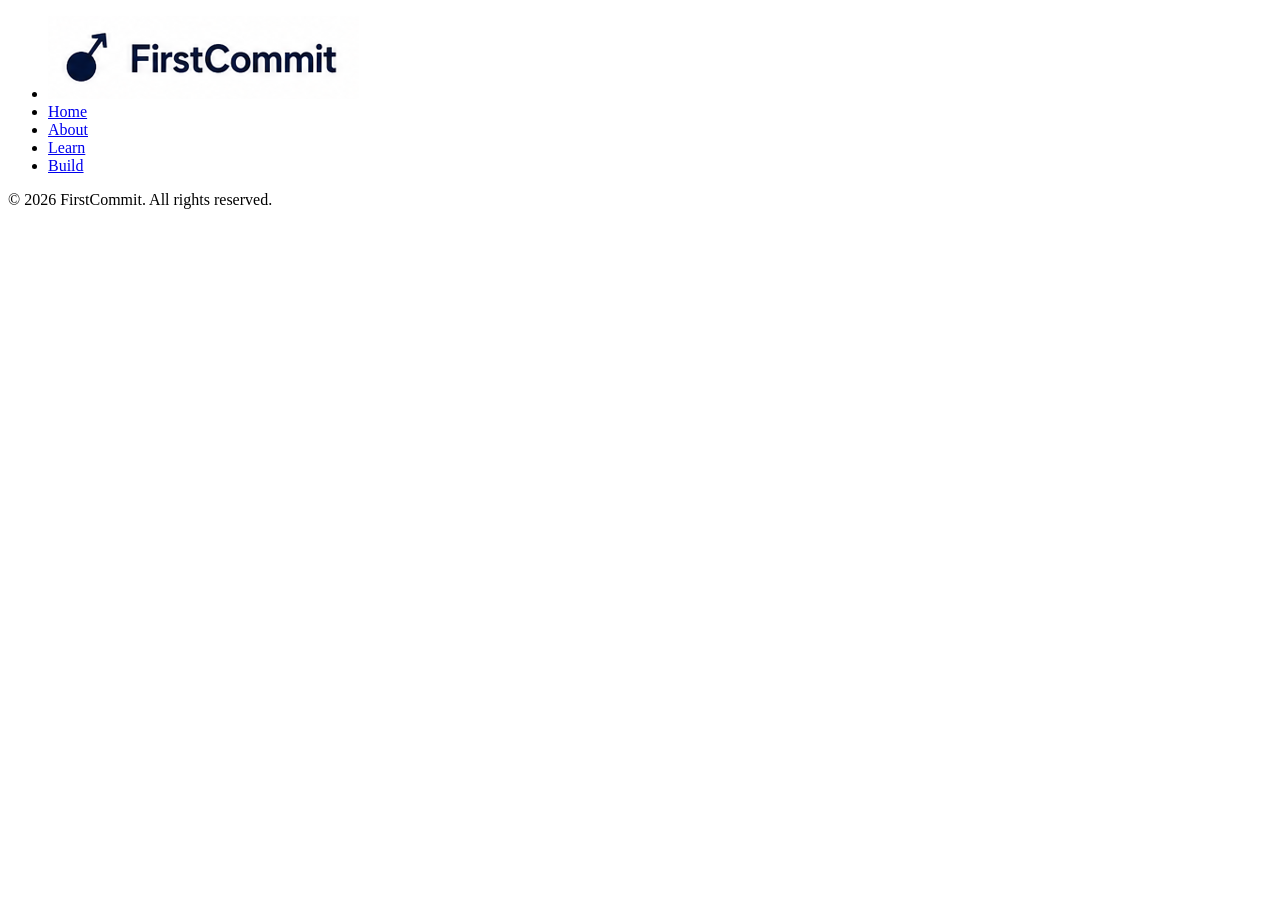
==== index.html @ 8cad7ac3 "Add initial index.html with navigation and logo" ====
<!doctype html>
<html lang="en">
  <head>
    <meta charset="UTF-8" />
    <meta name="viewport" content="width=device-width, initial-scale=1.0" />
    <title>FirstCommit | Become Fluent in Technology</title>
  </head>
  <body>
    <header>
        <nav>
            <ul>
                <li><a href="index.html"><img src="assets/images/logo.png" alt="FirstCommit Logo" /></a></li>
                <li><a href="index.html">Home</a></li>
                <li><a href="about.html">About</a></li>
                <li><a href="learn.html">Learn</a></li>
                <li><a href="projects.html">Build</a></li>
            </ul>
        </nav>
    </header>
    <main></main>
    <footer>
      <p>&copy; 2026 FirstCommit. All rights reserved.</p>
    </footer>
  </body>
</html>
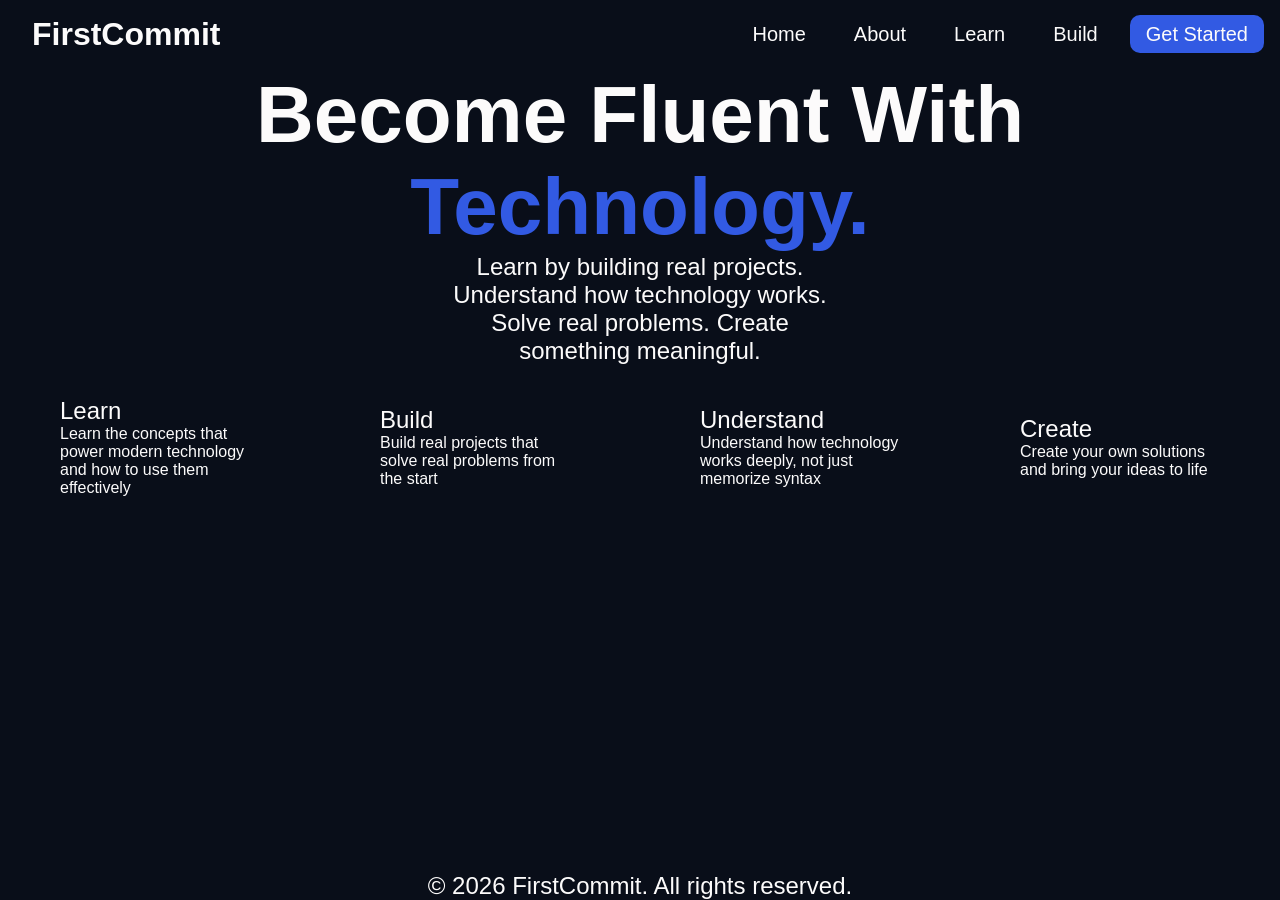
==== commit 87a9a6b3: "feat: add about page, global styles, and update homepage content and header Add About page with pers" ====
--- a/index.html
+++ b/index.html
@@ -3,21 +3,65 @@
   <head>
     <meta charset="UTF-8" />
     <meta name="viewport" content="width=device-width, initial-scale=1.0" />
-    <title>FirstCommit | Become Fluent in Technology</title>
+    <title>Home | FirstCommit</title>
+    <link rel="stylesheet" href="css/global.css" />
+    <link rel="stylesheet" href="css/pages/index.css" />
   </head>
   <body>
     <header>
-        <nav>
-            <ul>
-                <li><a href="index.html"><img src="assets/images/logo.png" alt="FirstCommit Logo" /></a></li>
-                <li><a href="index.html">Home</a></li>
-                <li><a href="about.html">About</a></li>
-                <li><a href="learn.html">Learn</a></li>
-                <li><a href="projects.html">Build</a></li>
-            </ul>
-        </nav>
+      <nav>
+        <ul id="nav-list">
+          <li><a href="index.html">FirstCommit</a></li>
+          <li><a href="index.html">Home</a></li>
+          <li><a href="about.html">About</a></li>
+          <li><a href="learn.html">Learn</a></li>
+          <li><a href="projects.html">Build</a></li>
+          <li><a href="get-started.html">Get Started</a></li>
+        </ul>
+      </nav>
     </header>
-    <main></main>
+    <main>
+      <section id="hero">
+        <h1>
+          Become Fluent With <br>
+          <strong id="technology-highlight">Technology.</strong>
+        </h1>
+        <p>
+          Learn by building real projects. Understand how technology works. Solve real problems. Create something
+          meaningful.
+        </p>
+      </section>
+
+      <section id="features">
+        <ul>
+          <li>
+            <p>Learn</p>
+            <p class="small-text">
+              Learn the concepts that power modern technology and how to use
+              them effectively
+            </p>
+          </li>
+          <li>
+            <p>Build</p>
+            <p class="small-text">
+              Build real projects that solve real problems from the start
+            </p>
+          </li>
+          <li>
+            <p>Understand</p>
+            <p class="small-text">
+              Understand how technology works deeply, not just memorize syntax
+            </p>
+          </li>
+          <li>
+            <p>Create</p>
+            <p class="small-text">
+              Create your own solutions and bring your ideas to life
+            </p>
+          </li>
+        </ul>
+      </section>
+    </main>
     <footer>
       <p>&copy; 2026 FirstCommit. All rights reserved.</p>
     </footer>
--- a/css/global.css
+++ b/css/global.css
@@ -0,0 +1,117 @@
+:root {
+    --bg: #090e19;
+    --light-text: #fcfbfb;
+    --button-bg: #325ae3;
+}
+
+* {
+    margin: 0;
+    padding: 0;
+    box-sizing: border-box;
+}
+
+html,
+body {
+    font-family: 'Inter', sans-serif;
+    background-color: var(--bg);
+    color: var(--light-text);
+    font-size: 16px;
+}
+
+main {
+    background-color: var(--bg);
+    color: var(--light-text);
+    font-size: 1rem;
+}
+
+h1 {
+    color: var(--light-text);
+    font-size: 5rem;
+}
+
+p {
+    color: var(--light-text);
+    font-size: 1.5rem;
+}
+
+header {
+    background-color: var(--bg);
+    color: var(--light-text);
+    font-size: 1.25rem;
+    padding: 1rem;
+}
+
+#nav-list {
+    display: flex;
+    align-items: center;
+    gap: 1rem;
+}
+
+#nav-list li {
+    list-style: none;
+    transition: all 0.2s ease;
+}
+
+#nav-list a {
+    color: var(--light-text);
+    text-decoration: none;
+    border-radius: 30px;
+    padding: 0.5rem 1rem;
+    transition: all 0.2s ease;
+}
+
+#nav-list li:hover {
+    transform: scale(1.1) rotate(-2deg);
+}
+
+#nav-list li:first-child:hover {
+    animation: logohover 1s infinite;
+}
+
+#nav-list a:hover {
+    background-color: var(--button-bg);
+}
+
+#nav-list li:first-child a {
+    font-weight: bold;
+    font-size: 2rem;
+}
+
+#nav-list li:first-child a:hover {
+    background-color: var(--bg);
+}
+
+#nav-list li:first-child {
+    margin-right: auto;
+}
+
+#nav-list li:last-child a {
+    background-color: var(--button-bg);
+    border-radius: 10px;
+}
+
+@keyframes logohover {
+    0% {
+        transform: scale(1) rotate(0deg);
+    }
+    50% {
+        transform: scale(1.1) rotate(-2deg);
+    }
+    100% {
+        transform: scale(1) rotate(0deg);
+    }
+}
+
+.small-text {
+    font-size: 1rem;
+}
+
+footer {
+    background-color: var(--bg);
+    color: var(--light-text);
+    font-size: 1rem;
+    position: fixed;
+    bottom: 0;
+    width: 100%;
+    text-align: center;
+}
--- a/css/pages/index.css
+++ b/css/pages/index.css
@@ -0,0 +1,28 @@
+#hero {
+    display: flex;
+    flex-direction: column;
+    align-items: center;
+    justify-content: center;
+    text-align: center;
+}
+
+#hero p {
+    width: 400px;
+}
+
+#technology-highlight {
+    color: var(--button-bg);
+}
+
+#features ul {
+    display: flex;
+    justify-content: space-around;
+    align-items: center;
+    text-align: left;
+    margin-top: 2rem;
+}
+
+#features li {
+    list-style: none;
+    width: 200px;
+}
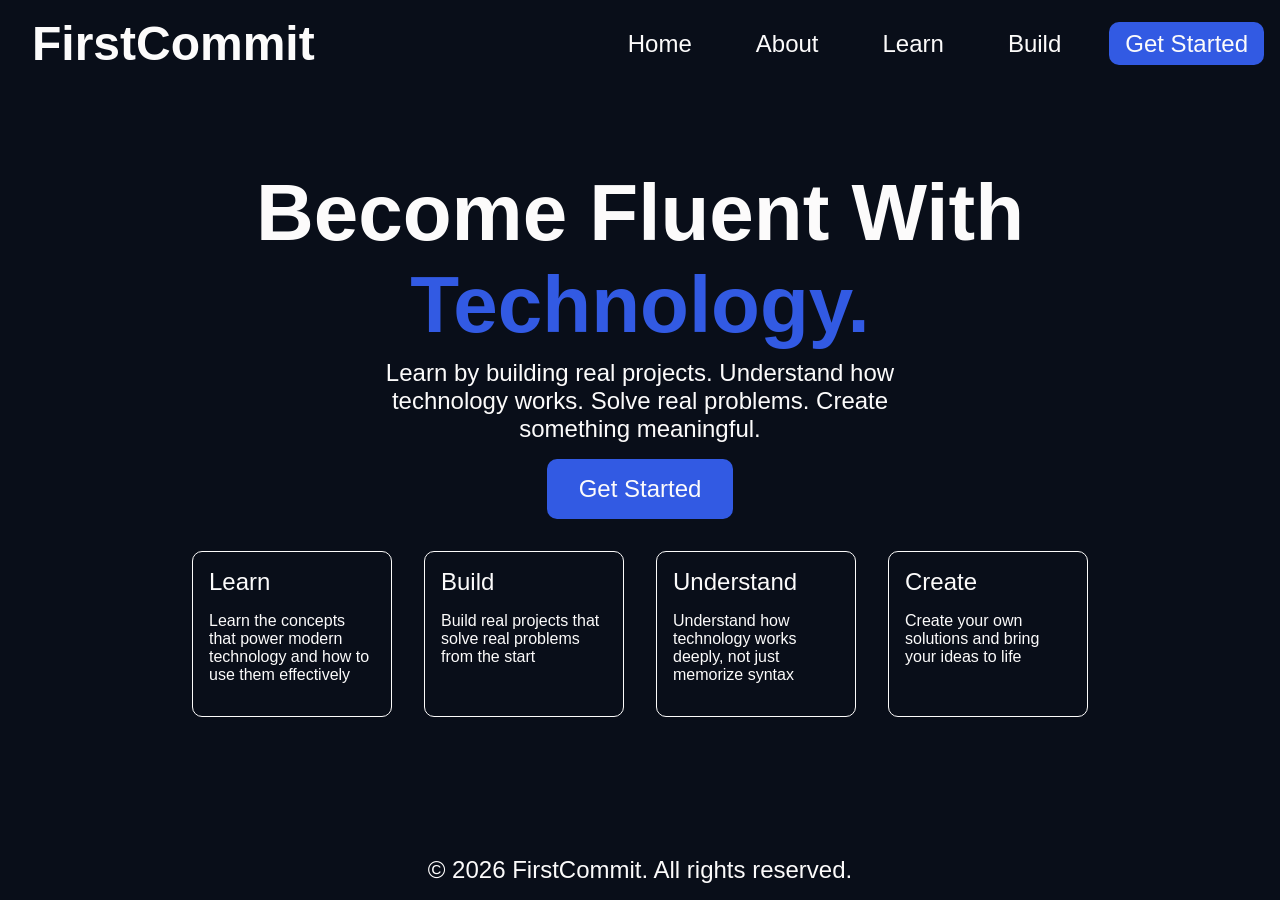
==== commit 325b2d06: "feat: add CTA buttons and enhance home page layout" ====
--- a/index.html
+++ b/index.html
@@ -16,7 +16,7 @@
           <li><a href="about.html">About</a></li>
           <li><a href="learn.html">Learn</a></li>
           <li><a href="projects.html">Build</a></li>
-          <li><a href="get-started.html">Get Started</a></li>
+          <li><a href="get-started.html" class="cta-button">Get Started</a></li>
         </ul>
       </nav>
     </header>
@@ -30,6 +30,7 @@
           Learn by building real projects. Understand how technology works. Solve real problems. Create something
           meaningful.
         </p>
+        <a href="get-started.html" class="cta-button">Get Started</a>
       </section>
 
       <section id="features">
--- a/css/global.css
+++ b/css/global.css
@@ -27,11 +27,13 @@
 h1 {
     color: var(--light-text);
     font-size: 5rem;
+    margin-bottom: 0.5rem;
 }
 
 p {
     color: var(--light-text);
     font-size: 1.5rem;
+    margin-bottom: 1rem;
 }
 
 header {
@@ -44,7 +46,7 @@
 #nav-list {
     display: flex;
     align-items: center;
-    gap: 1rem;
+    gap: 2rem;
 }
 
 #nav-list li {
@@ -53,6 +55,7 @@
 }
 
 #nav-list a {
+    font-size: 1.5rem;
     color: var(--light-text);
     text-decoration: none;
     border-radius: 30px;
@@ -74,7 +77,7 @@
 
 #nav-list li:first-child a {
     font-weight: bold;
-    font-size: 2rem;
+    font-size: 3rem;
 }
 
 #nav-list li:first-child a:hover {
@@ -106,6 +109,20 @@
     font-size: 1rem;
 }
 
+.cta-button {
+    background-color: var(--button-bg);
+    color: var(--light-text);
+    text-decoration: none;
+    padding: 1rem 2rem;
+    border-radius: 10px;
+    font-size: 1.5rem;
+    transition: all 0.2s ease;
+}    
+
+.cta-button:hover {
+    transform: scale(1.1) rotate(-2deg);
+}
+
 footer {
     background-color: var(--bg);
     color: var(--light-text);
--- a/css/pages/index.css
+++ b/css/pages/index.css
@@ -4,10 +4,11 @@
     align-items: center;
     justify-content: center;
     text-align: center;
+    margin-top: 5rem;
 }
 
 #hero p {
-    width: 400px;
+    width: 600px;
 }
 
 #technology-highlight {
@@ -16,13 +17,24 @@
 
 #features ul {
     display: flex;
-    justify-content: space-around;
-    align-items: center;
+    justify-content: center;
+    gap: 2rem;
+    align-items: top;
     text-align: left;
     margin-top: 2rem;
 }
 
 #features li {
+    border: 1px solid var(--light-text);
+    background-color: var(--bg);
+    border-radius: 10px;
+    padding: 1rem;
+    transition: all 0.3s ease;
     list-style: none;
     width: 200px;
+}
+
+#features li:hover {
+    transform: scale(1.1);
+    box-shadow: 0 4px 8px rgba(0, 0, 0, 0.2);
 }
